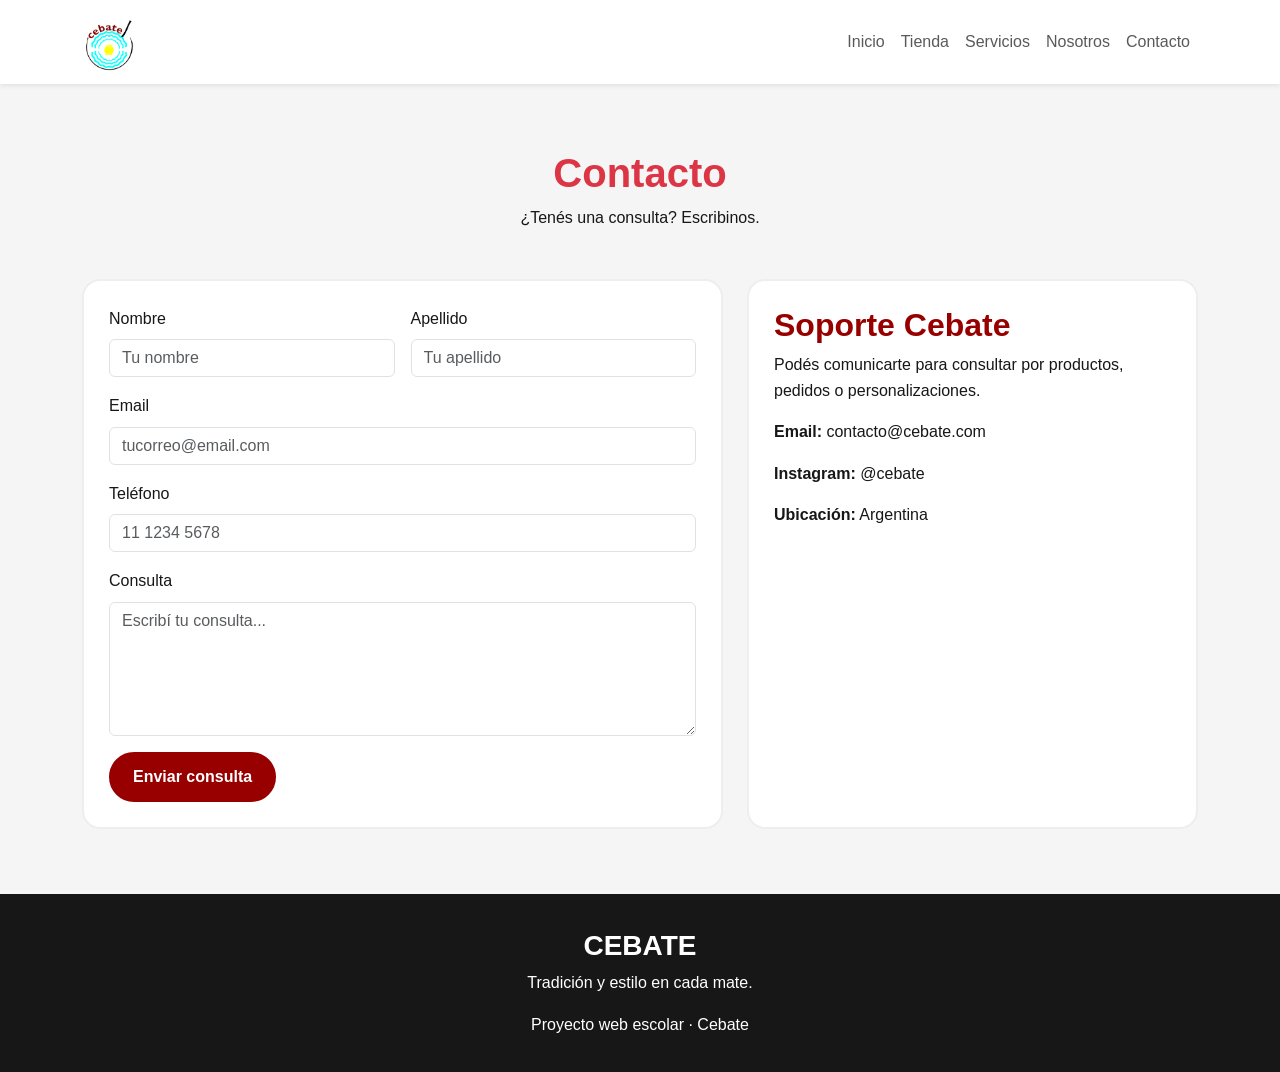
==== contacto.html @ c0cabb74 "primer commit" ====
<!DOCTYPE html>
<html lang="es">
<head>
<title>Cebate | Contacto</title>

<meta charset="UTF-8">
<meta name="viewport" content="width=device-width, initial-scale=1.0">
<meta name="description" content="Cebate: mates de calidad para compartir momentos, tradición y estilo.">
<meta name="keywords" content="Cebate, mates, mate argentino, mates personalizados">
<meta property="og:title" content="Cebate | Mates">
<meta property="og:description" content="Tradición y estilo en cada mate.">
<meta property="og:type" content="website">
<link href="https://cdn.jsdelivr.net/npm/bootstrap@5.3.3/dist/css/bootstrap.min.css" rel="stylesheet">
<link rel="stylesheet" href="css/style.css">

</head>
<body>

<header>
<nav class="navbar navbar-expand-lg bg-white shadow-sm sticky-top">
<div class="container">
<a class="navbar-brand" href="index.html" aria-label="Cebate inicio">
<img src="img/logo-cebate.png" alt="Logo de Cebate">
</a>
<button class="navbar-toggler" type="button" data-bs-toggle="collapse" data-bs-target="#menu" aria-controls="menu" aria-expanded="false" aria-label="Abrir menú">
<span class="navbar-toggler-icon"></span>
</button>
<div class="collapse navbar-collapse" id="menu">
<ul class="navbar-nav ms-auto">
<li class="nav-item"><a class="nav-link" href="index.html">Inicio</a></li>
<li class="nav-item"><a class="nav-link" href="productos.html">Tienda</a></li>
<li class="nav-item"><a class="nav-link" href="servicios.html">Servicios</a></li>
<li class="nav-item"><a class="nav-link" href="nosotros.html">Nosotros</a></li>
<li class="nav-item"><a class="nav-link" href="contacto.html">Contacto</a></li>
</ul>
</div>
</div>
</nav>
</header>

<main>
<section class="section section-alt">
<div class="container">
<div class="text-center mb-5">
<h1 class="text-danger">Contacto</h1>
<p>¿Tenés una consulta? Escribinos.</p>
</div>
<div class="row g-4">
<div class="col-lg-7">
<div class="contact-box">
<form action="#" method="post">
<div class="row g-3">
<div class="col-md-6">
<label for="nombre" class="form-label">Nombre</label>
<input id="nombre" name="nombre" type="text" class="form-control" placeholder="Tu nombre" required>
</div>
<div class="col-md-6">
<label for="apellido" class="form-label">Apellido</label>
<input id="apellido" name="apellido" type="text" class="form-control" placeholder="Tu apellido" required>
</div>
<div class="col-12">
<label for="email" class="form-label">Email</label>
<input id="email" name="email" type="email" class="form-control" placeholder="tucorreo@email.com" required>
</div>
<div class="col-12">
<label for="telefono" class="form-label">Teléfono</label>
<input id="telefono" name="telefono" type="tel" class="form-control" placeholder="11 1234 5678" required>
</div>
<div class="col-12">
<label for="consulta" class="form-label">Consulta</label>
<textarea id="consulta" name="consulta" class="form-control" rows="5" placeholder="Escribí tu consulta..." required></textarea>
</div>
<div class="col-12">
<button class="btn-cebate" type="submit">Enviar consulta</button>
</div>
</div>
</form>
</div>
</div>
<div class="col-lg-5">
<aside class="contact-box h-100">
<h2>Soporte Cebate</h2>
<p>Podés comunicarte para consultar por productos, pedidos o personalizaciones.</p>
<p><strong>Email:</strong> contacto@cebate.com</p>
<p><strong>Instagram:</strong> @cebate</p>
<p><strong>Ubicación:</strong> Argentina</p>
</aside>
</div>
</div>
</div>
</section>
</main>

<footer>
<div class="container text-center">
<h3>CEBATE</h3>
<p>Tradición y estilo en cada mate.</p>
<p class="mb-0">Proyecto web escolar · Cebate</p>
</div>
</footer>
<script src="https://cdn.jsdelivr.net/npm/bootstrap@5.3.3/dist/js/bootstrap.bundle.min.js"></script>

</body>
</html>
---- css/style.css ----
:root {
    --bordo: #980000;
    --celeste: #00dfe8;
    --amarillo: #fff000;
    --negro: #171717;
    --blanco: #ffffff;
    --gris: #f5f5f5;
}

* {
    box-sizing: border-box;
}

body {
    margin: 0;
    font-family: Arial, sans-serif;
    color: var(--negro);
    background: var(--blanco);
    line-height: 1.6;
}

img {
    max-width: 100%;
    height: auto;
}

h1, h2, h3 {
    font-weight: 800;
}

h2 {
    color: var(--bordo);
}

.navbar-brand img {
    width: 58px;
    height: 58px;
    object-fit: contain;
    background: white;
    border-radius: 50%;
}

.hero {
    min-height: 72vh;
    display: flex;
    align-items: center;
    background:
        radial-gradient(circle at 80% 20%, rgba(0, 223, 232, .25), transparent 30%),
        linear-gradient(135deg, #fff 0%, #fff 55%, #eefeff 100%);
    padding: 50px 0;
}

.hero h1 {
    color: var(--bordo);
    font-size: clamp(2.5rem, 8vw, 5rem);
    margin-bottom: 15px;
}

.hero p {
    font-size: 1.15rem;
    max-width: 650px;
}

.btn-cebate {
    background: var(--bordo);
    color: white;
    border: 2px solid var(--bordo);
    padding: 10px 22px;
    border-radius: 30px;
    text-decoration: none;
    display: inline-block;
    font-weight: bold;
}

.btn-cebate:hover {
    background: white;
    color: var(--bordo);
}

.btn-celeste {
    background: var(--celeste);
    color: var(--negro);
    border: 2px solid var(--celeste);
    padding: 10px 22px;
    border-radius: 30px;
    text-decoration: none;
    display: inline-block;
    font-weight: bold;
}

.logo-hero {
    max-width: 390px;
    width: 85%;
    margin: auto;
    display: block;
}

.section {
    padding: 65px 0;
}

.section-alt {
    background: var(--gris);
}

.card-cebate {
    height: 100%;
    border: 2px solid #eee;
    border-radius: 18px;
    padding: 24px;
    background: white;
    box-shadow: 0 8px 22px rgba(0,0,0,.07);
}

.card-cebate:hover {
    transform: translateY(-3px);
    transition: .2s;
}

.product-grid {
    display: grid;
    grid-template-columns: 1fr;
    gap: 20px;
}

.product-card {
    border: 2px solid #eee;
    border-radius: 18px;
    padding: 22px;
    background: white;
    display: flex;
    flex-direction: column;
}

.product-image { width: 100%; height: 230px; object-fit: cover; border-radius: 14px; margin-bottom: 18px; background: #f5f5f5; }

.product-icon {
    height: 140px;
    border-radius: 14px;
    background: linear-gradient(135deg, #fff, #dffcff);
    display: flex;
    align-items: center;
    justify-content: center;
    font-size: 5rem;
    margin-bottom: 18px;
}

.price {
    color: var(--bordo);
    font-size: 1.3rem;
    font-weight: bold;
}

.filter-buttons {
    display: flex;
    gap: 8px;
    flex-wrap: wrap;
    margin-bottom: 30px;
}

.filter-btn {
    border: 1px solid var(--bordo);
    background: white;
    color: var(--bordo);
    border-radius: 20px;
    padding: 7px 16px;
}

.filter-btn.active,
.filter-btn:hover {
    background: var(--bordo);
    color: white;
}

.team-grid {
    display: grid;
    grid-template-columns: 1fr;
    gap: 20px;
}

.team-card {
    text-align: center;
    padding: 25px;
    border-radius: 18px;
    background: white;
    border: 2px solid #eee;
}

.team-avatar {
    width: 100px;
    height: 100px;
    border-radius: 50%;
    background: var(--celeste);
    margin: 0 auto 15px;
    display: flex;
    align-items: center;
    justify-content: center;
    font-size: 2.4rem;
}

.contact-box {
    background: #fff;
    border-radius: 18px;
    padding: 25px;
    border: 2px solid #eee;
}

footer {
    background: var(--negro);
    color: white;
    padding: 35px 0;
}

footer a {
    color: white;
    text-decoration: none;
}

.badge-cebate {
    background: var(--amarillo);
    color: var(--negro);
    padding: 5px 10px;
    border-radius: 15px;
    font-weight: bold;
}

.quote {
    border-left: 6px solid var(--celeste);
    padding: 18px 22px;
    background: #f4ffff;
    border-radius: 10px;
    font-size: 1.15rem;
}

@media (min-width: 576px) {
    .product-grid {
        grid-template-columns: repeat(2, 1fr);
    }

    .team-grid {
        grid-template-columns: repeat(2, 1fr);
    }
}

@media (min-width: 992px) {
    .product-grid {
        grid-template-columns: repeat(3, 1fr);
    }

    .team-grid {
        grid-template-columns: repeat(3, 1fr);
    }

    .hero {
        min-height: 78vh;
    }
}
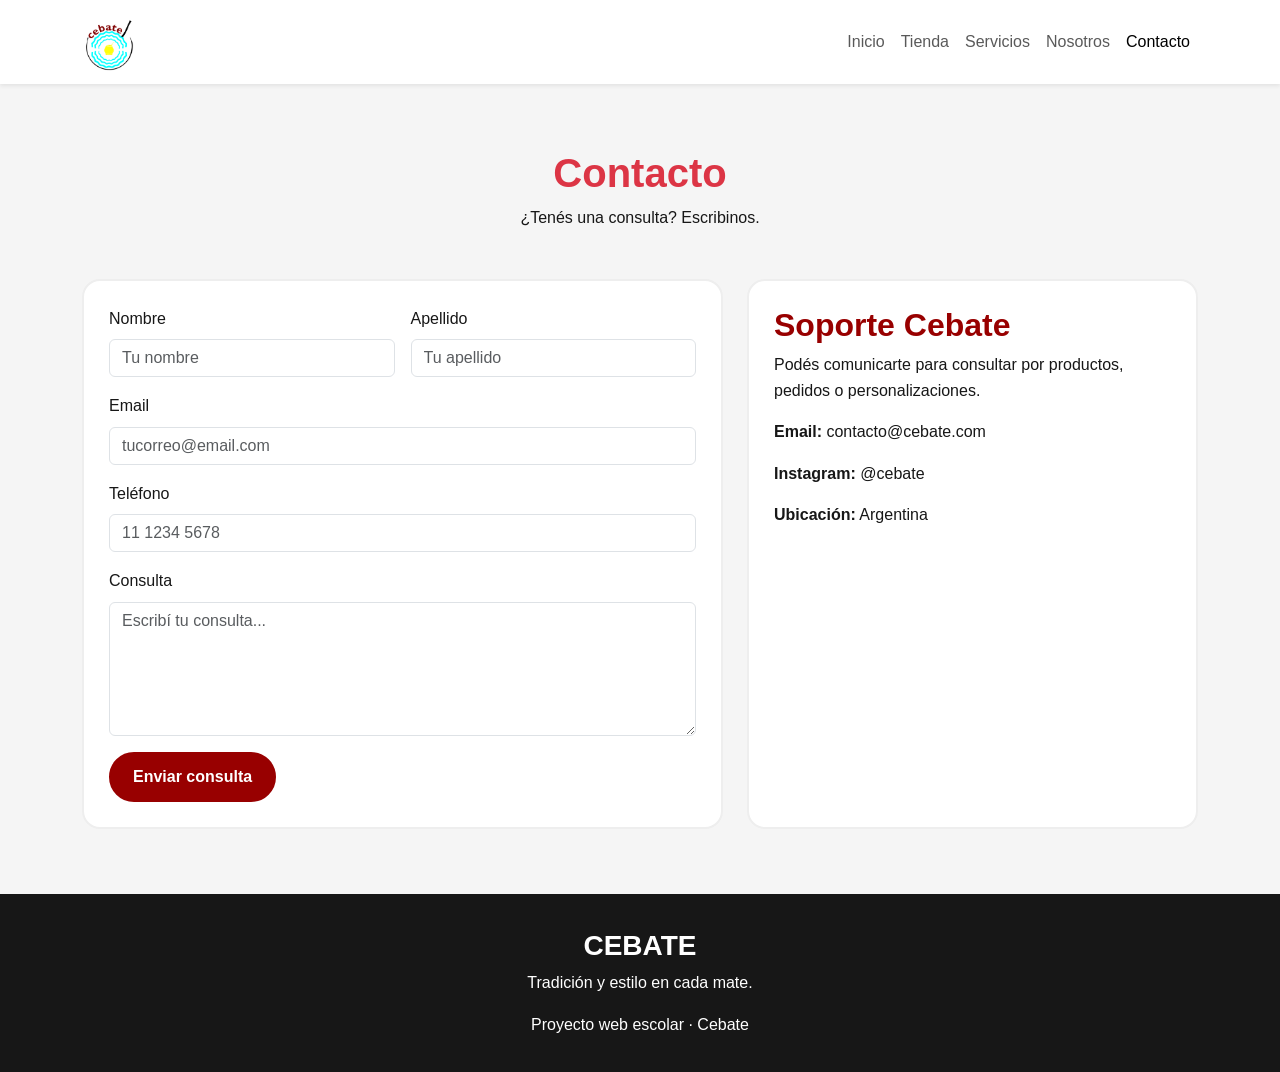
==== commit 8245e886: "terminado" ====
--- a/contacto.html
+++ b/contacto.html
@@ -1,104 +1,153 @@
-<!DOCTYPE html>
+<!DOCTYPE html> <!-- Indica que es un documento HTML5 -->
 <html lang="es">
+
 <head>
-<title>Cebate | Contacto</title>
+    <title>Cebate | Contacto</title> <!-- Título de la página -->
 
-<meta charset="UTF-8">
-<meta name="viewport" content="width=device-width, initial-scale=1.0">
-<meta name="description" content="Cebate: mates de calidad para compartir momentos, tradición y estilo.">
-<meta name="keywords" content="Cebate, mates, mate argentino, mates personalizados">
-<meta property="og:title" content="Cebate | Mates">
-<meta property="og:description" content="Tradición y estilo en cada mate.">
-<meta property="og:type" content="website">
-<link href="https://cdn.jsdelivr.net/npm/bootstrap@5.3.3/dist/css/bootstrap.min.css" rel="stylesheet">
-<link rel="stylesheet" href="css/style.css">
+    <!-- Configuración y datos para buscadores -->
+    <meta charset="UTF-8">
+    <meta name="viewport" content="width=device-width, initial-scale=1.0">
+    <meta name="description" content="Cebate: mates de calidad para compartir momentos, tradición y estilo.">
+    <meta name="keywords" content="Cebate, mates, mate argentino, mates personalizados">
 
+    <!-- Información para compartir la página en redes -->
+    <meta property="og:title" content="Cebate | Mates">
+    <meta property="og:description" content="Tradición y estilo en cada mate.">
+    <meta property="og:type" content="website">
+
+    <!-- Bootstrap y CSS propio -->
+    <link href="https://cdn.jsdelivr.net/npm/bootstrap@5.3.3/dist/css/bootstrap.min.css" rel="stylesheet">
+    <link rel="stylesheet" href="css/style.css">
 </head>
+
 <body>
 
-<header>
-<nav class="navbar navbar-expand-lg bg-white shadow-sm sticky-top">
-<div class="container">
-<a class="navbar-brand" href="index.html" aria-label="Cebate inicio">
-<img src="img/logo-cebate.png" alt="Logo de Cebate">
-</a>
-<button class="navbar-toggler" type="button" data-bs-toggle="collapse" data-bs-target="#menu" aria-controls="menu" aria-expanded="false" aria-label="Abrir menú">
-<span class="navbar-toggler-icon"></span>
-</button>
-<div class="collapse navbar-collapse" id="menu">
-<ul class="navbar-nav ms-auto">
-<li class="nav-item"><a class="nav-link" href="index.html">Inicio</a></li>
-<li class="nav-item"><a class="nav-link" href="productos.html">Tienda</a></li>
-<li class="nav-item"><a class="nav-link" href="servicios.html">Servicios</a></li>
-<li class="nav-item"><a class="nav-link" href="nosotros.html">Nosotros</a></li>
-<li class="nav-item"><a class="nav-link" href="contacto.html">Contacto</a></li>
-</ul>
-</div>
-</div>
-</nav>
-</header>
+    <!-- Encabezado y menú de navegación -->
+    <header>
+        <nav class="navbar navbar-expand-lg bg-white shadow-sm sticky-top">
+            <div class="container">
 
-<main>
-<section class="section section-alt">
-<div class="container">
-<div class="text-center mb-5">
-<h1 class="text-danger">Contacto</h1>
-<p>¿Tenés una consulta? Escribinos.</p>
-</div>
-<div class="row g-4">
-<div class="col-lg-7">
-<div class="contact-box">
-<form action="#" method="post">
-<div class="row g-3">
-<div class="col-md-6">
-<label for="nombre" class="form-label">Nombre</label>
-<input id="nombre" name="nombre" type="text" class="form-control" placeholder="Tu nombre" required>
-</div>
-<div class="col-md-6">
-<label for="apellido" class="form-label">Apellido</label>
-<input id="apellido" name="apellido" type="text" class="form-control" placeholder="Tu apellido" required>
-</div>
-<div class="col-12">
-<label for="email" class="form-label">Email</label>
-<input id="email" name="email" type="email" class="form-control" placeholder="tucorreo@email.com" required>
-</div>
-<div class="col-12">
-<label for="telefono" class="form-label">Teléfono</label>
-<input id="telefono" name="telefono" type="tel" class="form-control" placeholder="11 1234 5678" required>
-</div>
-<div class="col-12">
-<label for="consulta" class="form-label">Consulta</label>
-<textarea id="consulta" name="consulta" class="form-control" rows="5" placeholder="Escribí tu consulta..." required></textarea>
-</div>
-<div class="col-12">
-<button class="btn-cebate" type="submit">Enviar consulta</button>
-</div>
-</div>
-</form>
-</div>
-</div>
-<div class="col-lg-5">
-<aside class="contact-box h-100">
-<h2>Soporte Cebate</h2>
-<p>Podés comunicarte para consultar por productos, pedidos o personalizaciones.</p>
-<p><strong>Email:</strong> contacto@cebate.com</p>
-<p><strong>Instagram:</strong> @cebate</p>
-<p><strong>Ubicación:</strong> Argentina</p>
-</aside>
-</div>
-</div>
-</div>
-</section>
-</main>
+                <!-- Logo de Cebate -->
+                <a class="navbar-brand" href="index.html">
+                    <img src="img/logo-cebate.png" alt="Logo de Cebate">
+                </a>
 
-<footer>
-<div class="container text-center">
-<h3>CEBATE</h3>
-<p>Tradición y estilo en cada mate.</p>
-<p class="mb-0">Proyecto web escolar · Cebate</p>
-</div>
-</footer>
-<script src="https://cdn.jsdelivr.net/npm/bootstrap@5.3.3/dist/js/bootstrap.bundle.min.js"></script>
+                <!-- Botón del menú para celulares -->
+                <button class="navbar-toggler" type="button" data-bs-toggle="collapse" data-bs-target="#menu">
+                    <span class="navbar-toggler-icon"></span>
+                </button>
+
+                <!-- Enlaces principales -->
+                <div class="collapse navbar-collapse" id="menu">
+                    <ul class="navbar-nav ms-auto">
+                        <li class="nav-item"><a class="nav-link" href="index.html">Inicio</a></li>
+                        <li class="nav-item"><a class="nav-link" href="productos.html">Tienda</a></li>
+                        <li class="nav-item"><a class="nav-link" href="servicios.html">Servicios</a></li>
+                        <li class="nav-item"><a class="nav-link" href="nosotros.html">Nosotros</a></li>
+                        <li class="nav-item"><a class="nav-link active" href="contacto.html">Contacto</a></li>
+                    </ul>
+                </div>
+
+            </div>
+        </nav>
+    </header>
+
+    <main>
+
+        <!-- Sección principal de contacto -->
+        <section class="section section-alt">
+            <div class="container">
+
+                <!-- Título de la sección -->
+                <div class="text-center mb-5">
+                    <h1 class="text-danger">Contacto</h1>
+                    <p>¿Tenés una consulta? Escribinos.</p>
+                </div>
+
+                <div class="row g-4">
+
+                    <!-- Formulario de contacto -->
+                    <div class="col-lg-7">
+                        <div class="contact-box">
+
+                            <form action="#" method="post">
+                                <div class="row g-3">
+
+                                    <!-- Campo de nombre -->
+                                    <div class="col-md-6">
+                                        <label for="nombre" class="form-label">Nombre</label>
+                                        <input id="nombre" name="nombre" type="text" class="form-control"
+                                            placeholder="Tu nombre" required>
+                                    </div>
+
+                                    <!-- Campo de apellido -->
+                                    <div class="col-md-6">
+                                        <label for="apellido" class="form-label">Apellido</label>
+                                        <input id="apellido" name="apellido" type="text" class="form-control"
+                                            placeholder="Tu apellido" required>
+                                    </div>
+
+                                    <!-- Campo de email -->
+                                    <div class="col-12">
+                                        <label for="email" class="form-label">Email</label>
+                                        <input id="email" name="email" type="email" class="form-control"
+                                            placeholder="tucorreo@email.com" required>
+                                    </div>
+
+                                    <!-- Campo de teléfono -->
+                                    <div class="col-12">
+                                        <label for="telefono" class="form-label">Teléfono</label>
+                                        <input id="telefono" name="telefono" type="tel" class="form-control"
+                                            placeholder="11 1234 5678" required>
+                                    </div>
+
+                                    <!-- Campo para escribir la consulta -->
+                                    <div class="col-12">
+                                        <label for="consulta" class="form-label">Consulta</label>
+                                        <textarea id="consulta" name="consulta" class="form-control" rows="5"
+                                            placeholder="Escribí tu consulta..." required></textarea>
+                                    </div>
+
+                                    <!-- Botón para enviar el formulario -->
+                                    <div class="col-12">
+                                        <button class="btn-cebate" type="submit">Enviar consulta</button>
+                                    </div>
+
+                                </div>
+                            </form>
+
+                        </div>
+                    </div>
+
+                    <!-- Información de contacto de Cebate -->
+                    <div class="col-lg-5">
+                        <aside class="contact-box h-100">
+                            <h2>Soporte Cebate</h2>
+                            <p>Podés comunicarte para consultar por productos, pedidos o personalizaciones.</p>
+
+                            <p><strong>Email:</strong> contacto@cebate.com</p>
+                            <p><strong>Instagram:</strong> @cebate</p>
+                            <p><strong>Ubicación:</strong> Argentina</p>
+                        </aside>
+                    </div>
+
+                </div>
+            </div>
+        </section>
+
+    </main>
+
+    <!-- Pie de página -->
+    <footer>
+        <div class="container text-center">
+            <h3>CEBATE</h3>
+            <p>Tradición y estilo en cada mate.</p>
+            <p class="mb-0">Proyecto web escolar · Cebate</p>
+        </div>
+    </footer>
+
+    <!-- JavaScript necesario para Bootstrap -->
+    <script src="https://cdn.jsdelivr.net/npm/bootstrap@5.3.3/dist/js/bootstrap.bundle.min.js"></script>
 
 </body>
 </html>
